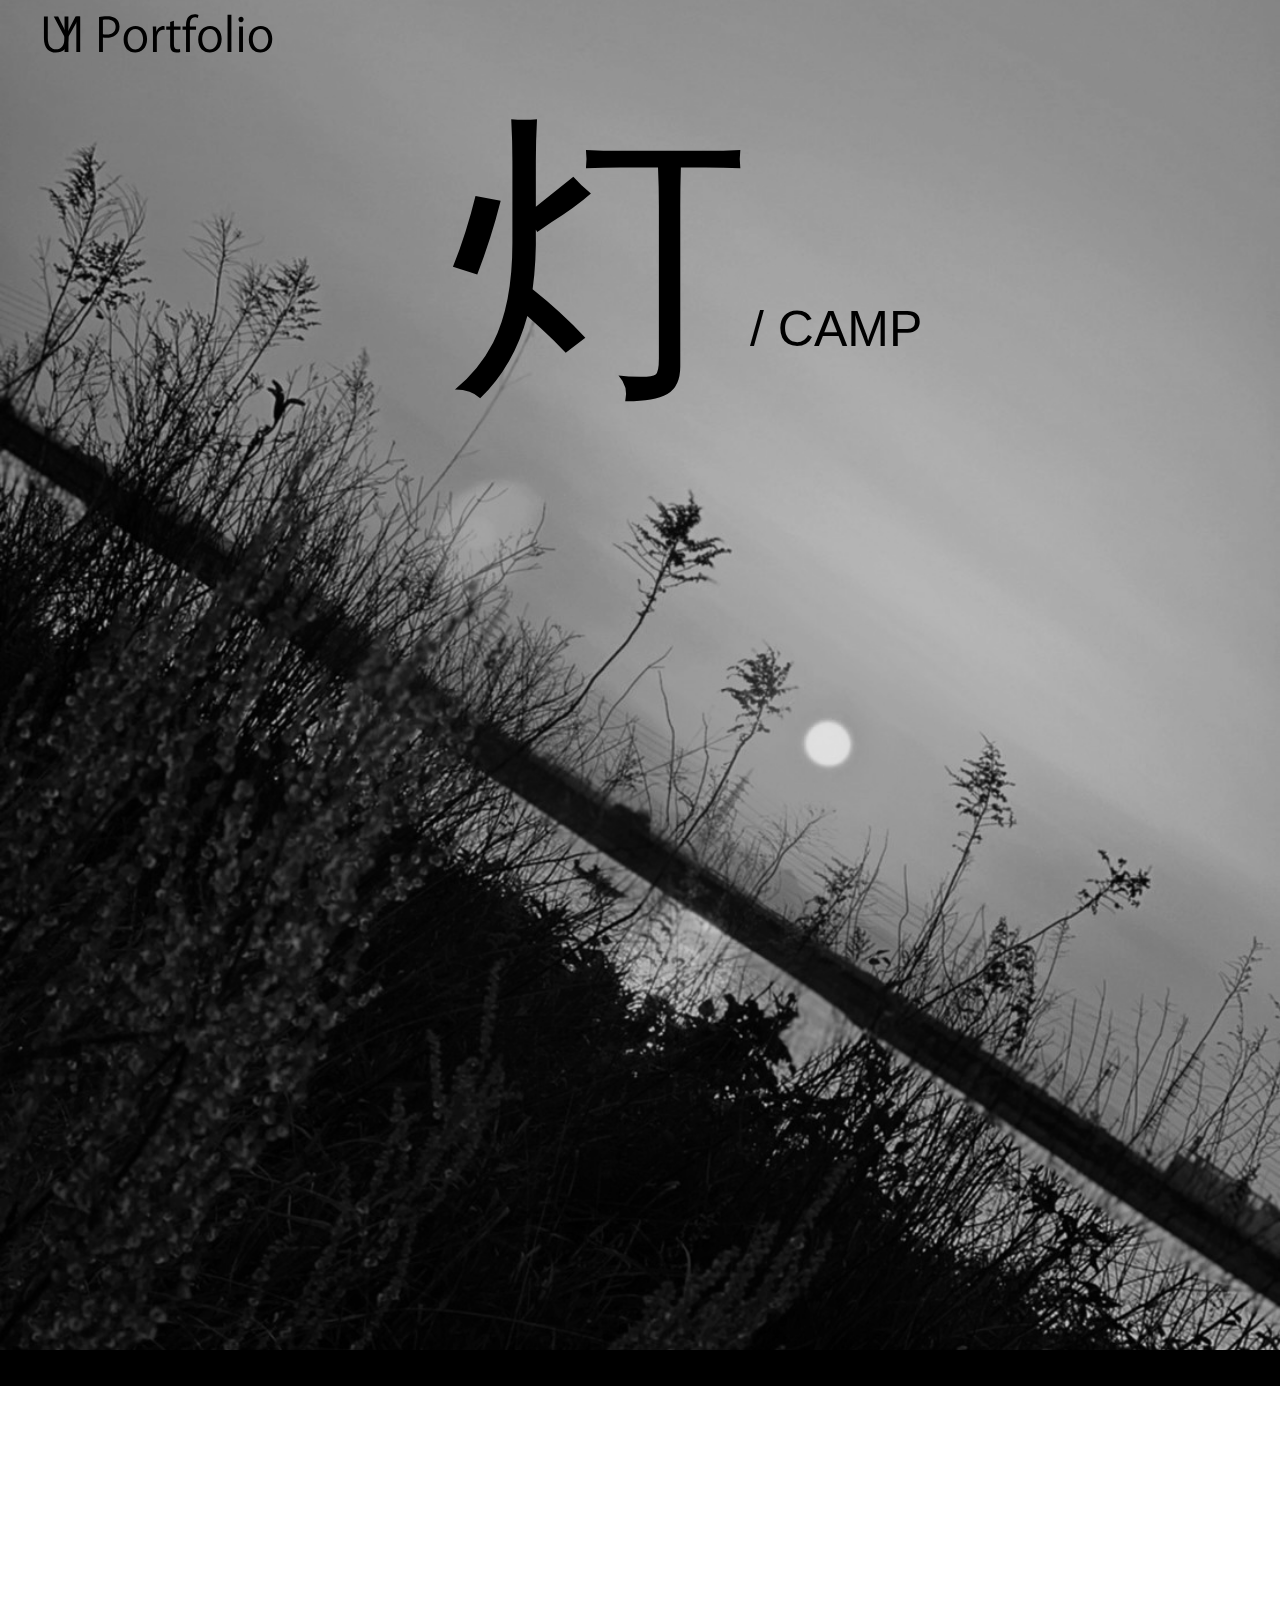
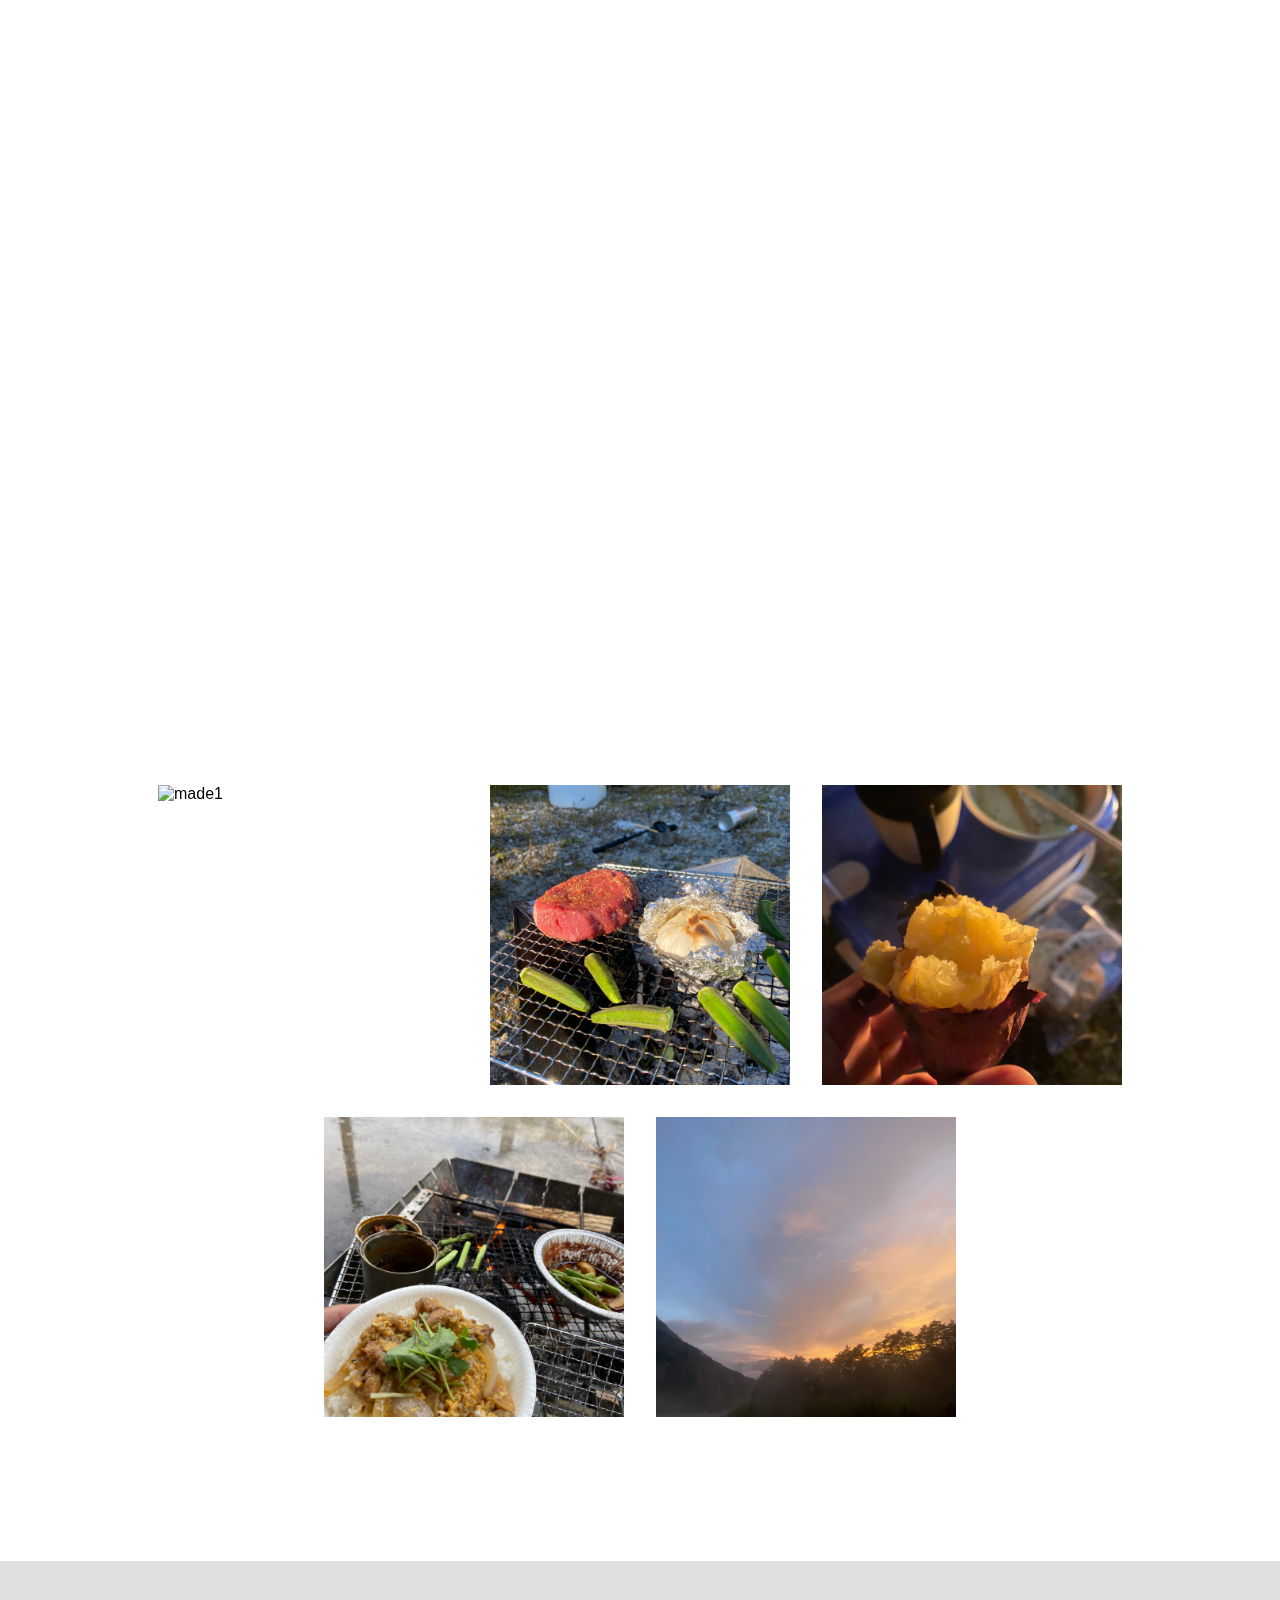
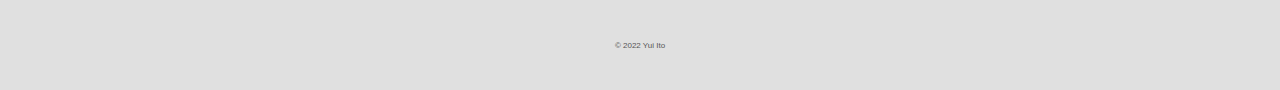
==== Camp.html @ b2bacb3c "change13" ====
<!DOCTYPE html>
<html lang="ja">
<head>
    <meta charset="UTF-8">
    <meta http-equiv="X-UA-Compatible" content="IE=edge">
    <meta name="viewport" content="width=device-width, initial-scale=1.0">
    <title>Movie</title>
    <script src="./js/camp.js" defer></script>
    <script src="https://code.jquery.com/jquery-3.6.0.min.js" integrity="sha256-/xUj+3OJU5yExlq6GSYGSHk7tPXikynS7ogEvDej/m4=" crossorigin="anonymous"></script>
    <script src="https://cdnjs.cloudflare.com/ajax/libs/vivus/0.4.6/vivus.min.js" integrity="sha512-oUUeA7VTcWBqUJD/VYCBB4VeIE0g1pg5aRMiSUOMGnNNeCLRS39OlkcyyeJ0hYx2h3zxmIWhyKiUXKkfZ5Wryg==" crossorigin="anonymous" referrerpolicy="no-referrer"></script>
    <script src="https://cdn.jsdelivr.net/npm/slick-carousel@1.8.1/slick/slick.min.js"></script>
    <link rel="stylesheet" href="./campstyle.css">
    <link rel="stylesheet" type="text/css" href="https://cdn.jsdelivr.net/npm/slick-carousel@1.8.1/slick/slick.css">
</head>
<body>
    <header>
        <a href="/index.html"><img src="./port-image/mainlogo.svg" width="300px" height="50px" alt="mainlogo"></a>
    </header>

    <section id="top">
        <div class="top-img">
            <h2>灯</h2>
            <p>/ CAMP</p>
        </div>
        <div class="top-img-p">
            <p class="p1"><span class="Trigger">灯そう。</span></p><br>
            <p class="p2"><span class="Trigger">今までの出会いやこれからの未来を</span></p><br>
            <p class="p3"><span class="Trigger">明かりは必ず助けになる。</span></p>
        </div>

        <div class="container">
                <h2><span class="Trigger">キャンプを愛する大学生の<br>キャンプ記</span></h2>
                <p><span class="Trigger">景色や料理<br>たくさんの思い出をお届け。<br>アウトドアの魅力を<br>全力でアピール。
                </span></p><br><br>
        </div> 
    </section>

    <section id="work">
        <div class="work-container">
            <figure class="hover-parent">
                <img src="./camp-img/camp1.jpg" width="300px" height="300px" alt="made1">
                <figcaption class="hover-mask">
                    <p class="p4">・きのこ汁</p><br><p>Created in 2019</p><br><p>長野県で採れたキノコで<br>汁を作成した。</p>
                </figcaption>
            </figure>
            <figure class="hover-parent">
                <img src="./camp-img/camp2.jpg" width="300px" height="300px" alt="made2">
                <figcaption class="hover-mask">
                    <p class="p4">・焼く</p><br><p>Created in 2020</p><br><p>長野県で採れた野菜やお肉を焼く。<br>炭火で焼くのがいちばん。</p>
                </figcaption>
            </figure>
            <figure class="hover-parent">
                <img src="./camp-img/camp3.jpg" width="300px" height="300px" alt="made3">
                <figcaption class="hover-mask">
                    <p class="p4">・焼き芋</p><br><p>Created in 2021</p><br><p>焼き芋をほくほくに。<br>保育園以来。</p>
                </figcaption>
            </figure>
            <figure class="hover-parent">
                <img src="./camp-img/camp4.jpg" width="300px" height="300px" alt="made3">
                <figcaption class="hover-mask">
                    <p class="p4">・親子丼</p><br><p>Created in 2021</p><br><p>メスティンで米を用意。<br>キャンプで<br>親子丼は珍しい。</p>
                </figcaption>
            </figure>
            <figure class="hover-parent">
                <img src="./camp-img/camp5.jpg" width="300px" height="300px" alt="made3">
                <figcaption class="hover-mask">
                    <p class="p4">・澄んだ空気</p><br><p>Stayed in 2021</p><br><p>自然は心を癒す。<br>都会に疲れた時に<br>美味しい空気を頂こう。</p>
                </figcaption>
            </figure>
        </div>
    </section>

    <footer>
        <small>
            © 2022 Yui Ito
        </small>
    </footer>
</body>
</html>
---- campstyle.css ----
*{
    box-sizing: border-box;
    margin: 0;
    padding: 0;
}
html {
    font-size: 16px;
}

body {
  font-family: Helvetica, '游ゴシック', 'Yu Gothic', YuGothic, HiraKakuProN-W3, 'メイリオ', Meiryo, sans-serif;
}


header {
    position: fixed;
    margin: 0.5rem;
    z-index: 9999;
}

#top {
    background-color: black;
    position: relative;
}

.top-img {
	width:100%;
	height: 150vh;
    opacity: 1;
}

.top-img:before {
	content:"";
	position:fixed;
	top:0;
	left:0;
	z-index:-1;
	width:100%;
	height: 150vh;
	/*背景画像設定*/
    opacity: 1;
	background:url("./camp-img/camp-top.jpg") no-repeat center;
	background-size:cover;
}


.top-img>h2 {
    font-size: 300px;
    font-weight: normal;
    font-family: YuMincho, 'Yu Mincho', serif;
    position: absolute;
    color: rgb(0, 0, 0);
    top: 60px;
    left: 450px;
}

.top-img>p {
    font-size: 50px;
    font-weight: normal;
    position: absolute;
    color: rgb(0, 0, 0);
    top: 300px;
    left: 750px;
}

.top-img-p>.p1 {
    font-size: 50px;
    font-weight: normal;
    position: absolute;
    color: rgb(255, 255, 255);
    top: 800px;
    left: 400px;
}

.top-img-p>.p2 {
    font-size: 50px;
    font-weight: normal;
    position: absolute;
    color: rgb(255, 255, 255);
    top: 900px;
    left: 400px;
}

.top-img-p>.p3 {
    font-size: 50px;
    font-weight: normal;
    position: absolute;
    color: rgb(255, 255, 255);
    top: 1000px;
    left: 400px;
}

.container{
    position: relative;
    z-index: 1;
    background: #fff;
    padding: 10em;
    text-align: center;
}

.container>h2 {
    font-weight: normal;
    font-size: 50px;
    padding-bottom: 2.5em;
}
  
.container>p {
    font-size: 20px;
    line-height: 3;
}

/* work */
#work {
    position: relative;
}


.work-container {
    padding: 8em;
    display: flex;
    justify-content: center;
    flex-wrap: wrap;
}

figure>img {
    object-fit: cover;
}

figure.hover-parent {
    width: 300px;
    height: 300px;
    margin: 1em;
    position: relative;
    overflow: hidden;
}

figcaption.hover-mask {
    width: 300px;
    height: 300px;
    position: absolute;
    top: 0;
    bottom: 0;
    left: 0;
    right: 0;
    background: rgba(0,0,0,0.5);
    opacity: 0;
    color: #fff;
    padding: 30px;
}

figcaption.hover-mask>.p4 {
    text-align: center;
    line-height: 2;
    font-size: 20px;
}

figcaption.hover-mask>p {
    text-align: center;
    line-height: 2;
}

figcaption:hover.hover-mask {
    opacity: 1;
    transition:all 0.6s ease;
}

/* footer */

footer {
    background-color: rgb(224, 224, 224);
    display: flex;
    flex-direction: column;
    justify-content: space-between;
    align-items: center;
    color: rgb(87, 87, 87);
}

footer small {
    text-align: center;
    font-size: 0.5rem;
    margin-top: 5em;
    padding: 5em 60em;
  }

/* 細かなアニメーション */
.app {
    animation-name:appAnime;
    animation-duration:1s;
    animation-fill-mode:forwards;
}
  
@keyframes appAnime {
    from {
    filter: blur(10px);
    transform: scale(1.02);
    opacity: 0;
    }
  
    to {
    filter: blur(0);
    transform: scale(1);
    opacity: 1;
    }
}
   
.Trigger {
    opacity: 0;
}
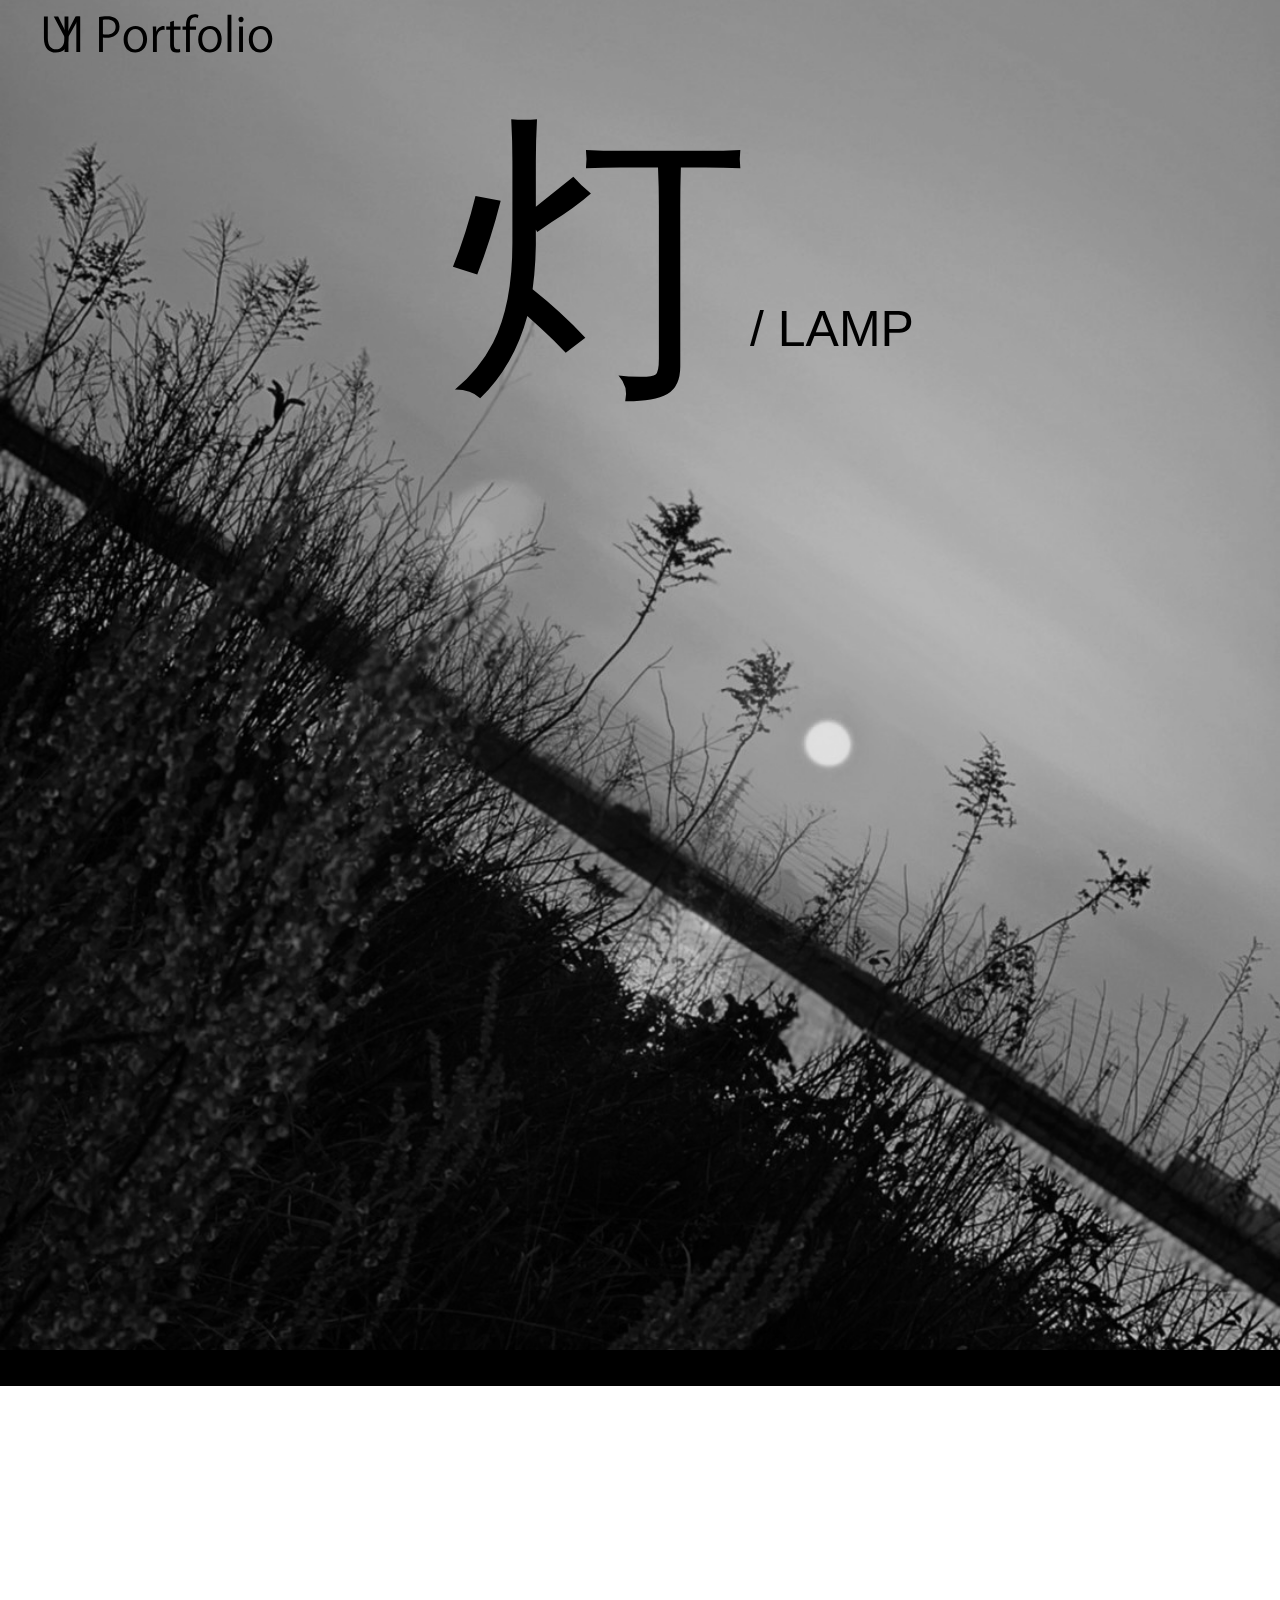
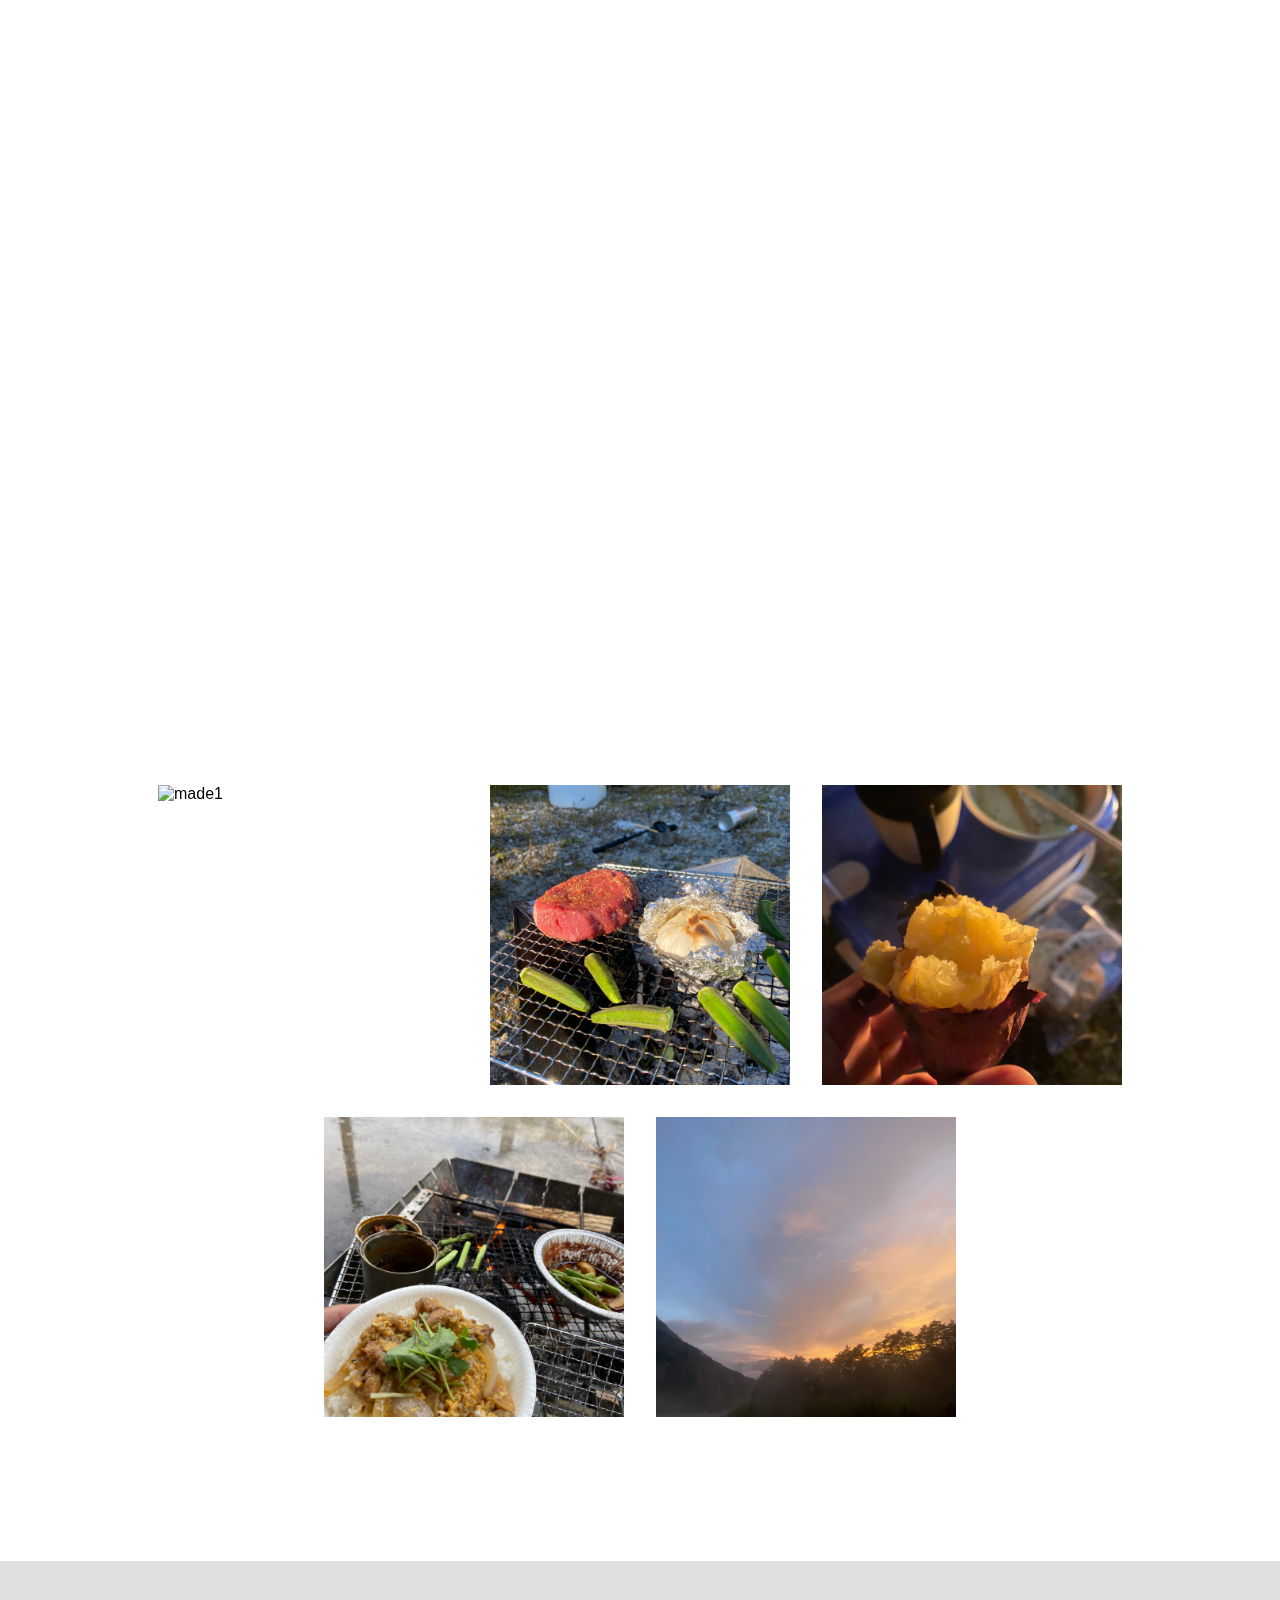
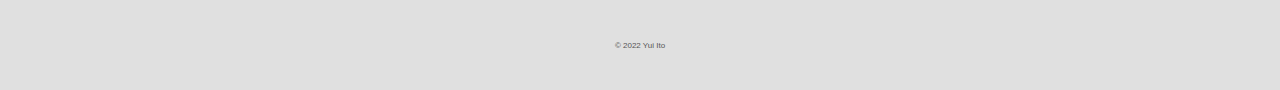
==== commit 46913e2e: "change last ok!" ====
--- a/Camp.html
+++ b/Camp.html
@@ -4,7 +4,7 @@
     <meta charset="UTF-8">
     <meta http-equiv="X-UA-Compatible" content="IE=edge">
     <meta name="viewport" content="width=device-width, initial-scale=1.0">
-    <title>Movie</title>
+    <title>Lamp</title>
     <script src="./js/camp.js" defer></script>
     <script src="https://code.jquery.com/jquery-3.6.0.min.js" integrity="sha256-/xUj+3OJU5yExlq6GSYGSHk7tPXikynS7ogEvDej/m4=" crossorigin="anonymous"></script>
     <script src="https://cdnjs.cloudflare.com/ajax/libs/vivus/0.4.6/vivus.min.js" integrity="sha512-oUUeA7VTcWBqUJD/VYCBB4VeIE0g1pg5aRMiSUOMGnNNeCLRS39OlkcyyeJ0hYx2h3zxmIWhyKiUXKkfZ5Wryg==" crossorigin="anonymous" referrerpolicy="no-referrer"></script>
@@ -20,7 +20,7 @@
     <section id="top">
         <div class="top-img">
             <h2>灯</h2>
-            <p>/ CAMP</p>
+            <p>/ LAMP</p>
         </div>
         <div class="top-img-p">
             <p class="p1"><span class="Trigger">灯そう。</span></p><br>
